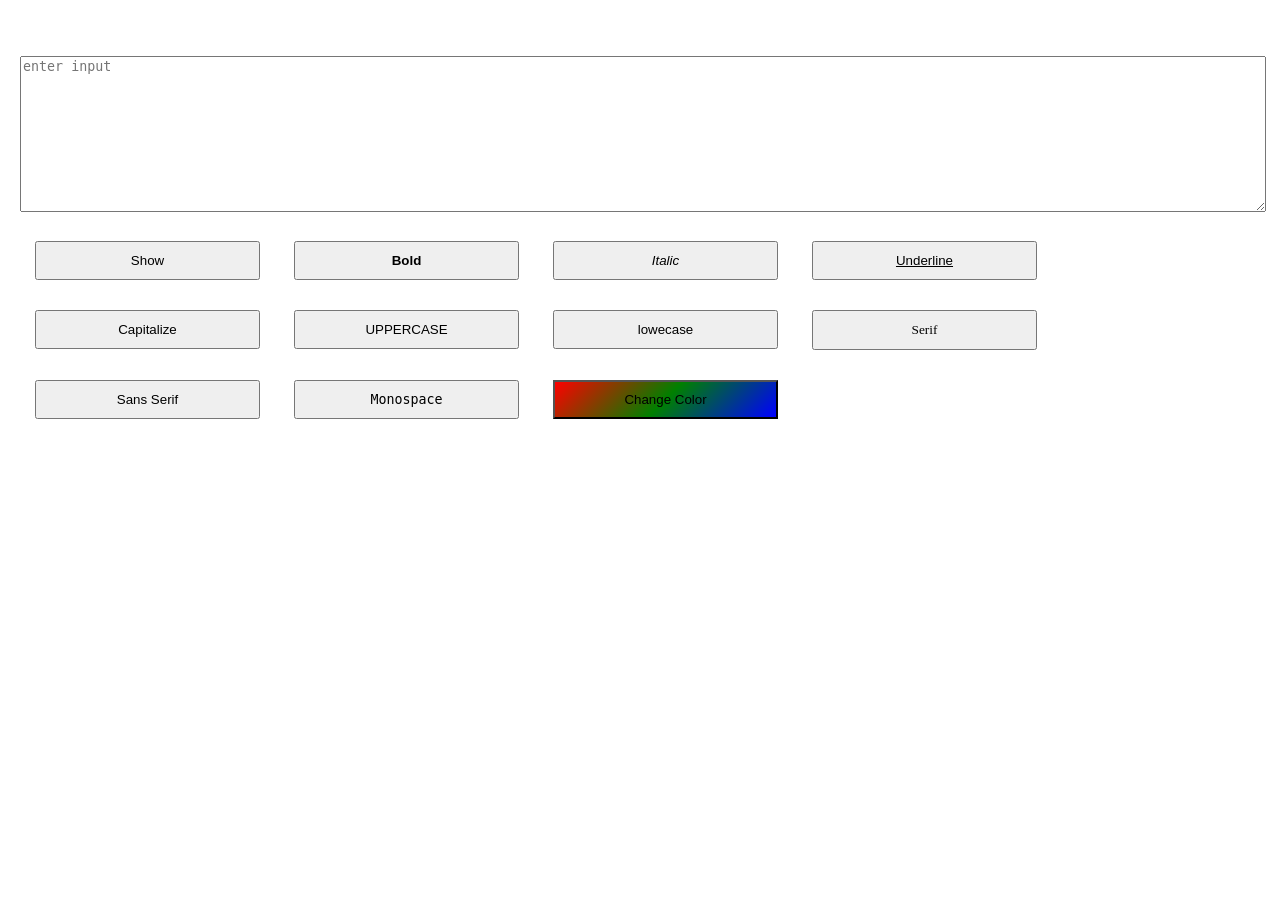
==== index.html @ 8571cba0 "Add files via upload" ====
<!DOCTYPE html>
<html lang="en">

<head>
    <meta charset="UTF-8">
    <meta name="viewport" content="width=device-width, initial-scale=1.0">
    <title>Text Converter</title>
    <link rel="stylesheet" href="style.css">
    <style></style>
        
</head>

<body>
    <div>
        <div id="h1d">
            <h1 id="h1"></h1>
        </div>

        <br /><br />

        <textarea name="txt" id="txt" cols="30" rows="10" placeholder="enter input"></textarea>
        <button id="show" onclick="show()">Show</button>
        <button id="bold" onclick="bold()"><b>Bold</b></button>
        <button id="italic" onclick="italic()"><i>Italic</i></button>
        <button id="underline" onclick="underline()"><u>Underline</u></button>
        <button id="capitalize" onclick="capitalize()">Capitalize</button>
        <button id="uppercase" onclick="uppercase()">UPPERCASE</button>
        <button id="lowercase" onclick="lowercase()">lowecase</button>
        <button id="serif" onclick="serif()">Serif</button>
        <button id="sansrf" onclick="sansrf()">Sans Serif</button>
        <button id="monospace" onclick="monospace()">Monospace</button>
        <button id="changecolor" onclick="changecolor()">Change Color</button>




    </div>

    <script src="app.js"></script>
    <script>

    </script>
</body>

</html>
---- style.css ----
body {
    margin: 20px;
}

h1 {
    text-align: center;
    margin: 20px;
}

textarea {
    width: 100%;
    margin-bottom: 10px;
}

button {
    width: 225px;
    margin: 15px;
    padding: 10px;
    cursor: pointer;
}

#serif {
    font-family: serif;
}

#monospace {
    font-family: monospace;
}

#changecolor {
    background: linear-gradient(135deg, red, green, blue);
}
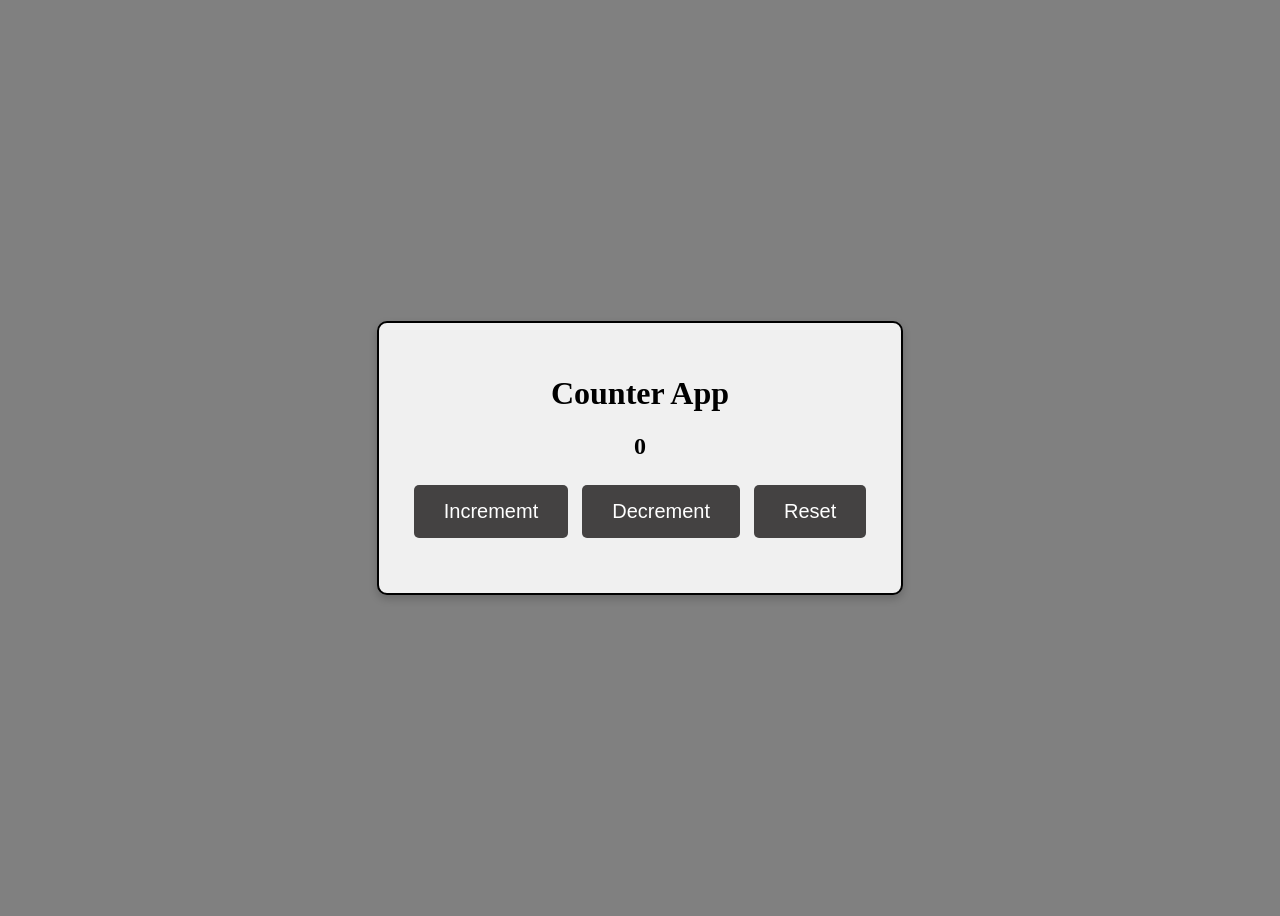
==== commit d0a98dd7: "Add files via upload" ====
--- a/index.html
+++ b/index.html
@@ -4,40 +4,37 @@
 <head>
     <meta charset="UTF-8">
     <meta name="viewport" content="width=device-width, initial-scale=1.0">
-    <title>Text Converter</title>
+    <title>Counter</title>
     <link rel="stylesheet" href="style.css">
-    <style></style>
-        
 </head>
 
 <body>
-    <div>
-        <div id="h1d">
-            <h1 id="h1"></h1>
-        </div>
-
-        <br /><br />
-
-        <textarea name="txt" id="txt" cols="30" rows="10" placeholder="enter input"></textarea>
-        <button id="show" onclick="show()">Show</button>
-        <button id="bold" onclick="bold()"><b>Bold</b></button>
-        <button id="italic" onclick="italic()"><i>Italic</i></button>
-        <button id="underline" onclick="underline()"><u>Underline</u></button>
-        <button id="capitalize" onclick="capitalize()">Capitalize</button>
-        <button id="uppercase" onclick="uppercase()">UPPERCASE</button>
-        <button id="lowercase" onclick="lowercase()">lowecase</button>
-        <button id="serif" onclick="serif()">Serif</button>
-        <button id="sansrf" onclick="sansrf()">Sans Serif</button>
-        <button id="monospace" onclick="monospace()">Monospace</button>
-        <button id="changecolor" onclick="changecolor()">Change Color</button>
-
-
-
-
+    <div id="cont">
+        <h1>Counter App</h1>
+        <h2 id="num">0</h2>
+        <button id="inc" onclick="inc()">Incrememt</button>
+        <button id="dec" onclick="dec()">Decrement</button>
+        <button id="res" onclick="res()">Reset</button>
     </div>
 
-    <script src="app.js"></script>
     <script>
+        var h2 = document.getElementById("num")
+        var value = 0
+
+        function inc() {
+            value++;
+            h2.textContent = value
+        }
+
+        function dec() {
+            value--;
+            h2.textContent = value
+        }
+
+        function res() {
+            value = 0;
+            h2.textContent = value
+        }
 
     </script>
 </body>
--- a/style.css
+++ b/style.css
@@ -1,32 +1,38 @@
-body {
-    margin: 20px;
+* {
+    text-align: center;
 }
 
-h1 {
-    text-align: center;
-    margin: 20px;
+body {
+    background-color: gray;
+    height: 100vh;
+    display: flex;
+    justify-content: center;
+    align-items: center;
 }
 
-textarea {
-    width: 100%;
-    margin-bottom: 10px;
+div {
+    text-align: center;
+    padding: 30px 30px 50px 30px;
+    background-color: #f0f0f0;
+    border: 2px solid #000000;
+    border-radius: 10px;
+    box-shadow: 0 4px 8px rgba(0, 0, 0, 0.2);
 }
 
 button {
-    width: 225px;
-    margin: 15px;
-    padding: 10px;
+    margin: 5px;
+    padding: 15px 30px;
+    font-size: 20px;
+    border: none;
+    color: white;
+    background-color: rgb(68, 66, 66);
     cursor: pointer;
+    border-radius: 5px;
+    transition: background-color 0.3s ease;
 }
 
-#serif {
-    font-family: serif;
-}
-
-#monospace {
-    font-family: monospace;
-}
-
-#changecolor {
-    background: linear-gradient(135deg, red, green, blue);
-}
+button:hover {
+    scale: 1.03;
+    transform: scale(10.3s);
+    filter: brightness(1.2);
+}
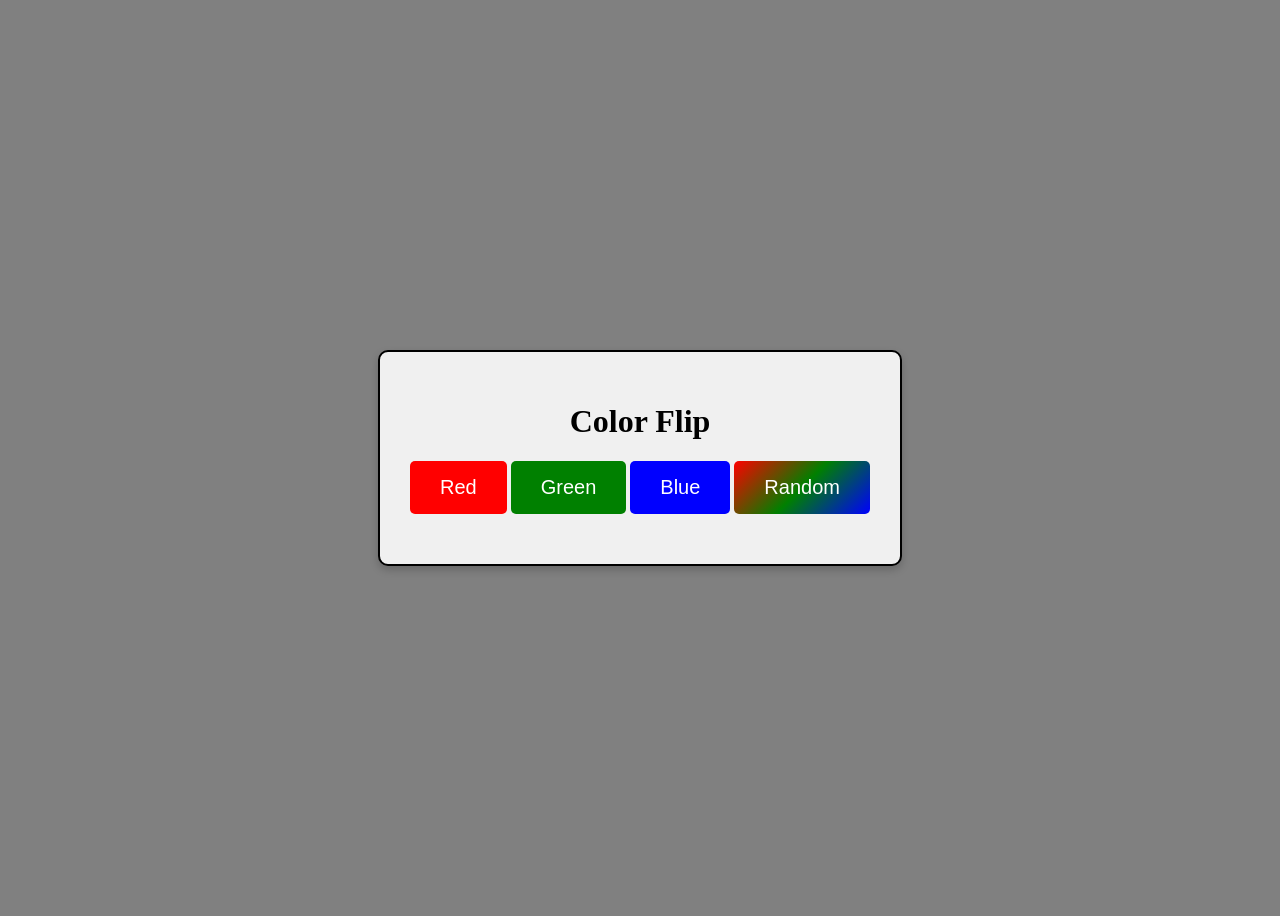
==== commit b15682aa: "Add files via upload" ====
--- a/index.html
+++ b/index.html
@@ -4,39 +4,20 @@
 <head>
     <meta charset="UTF-8">
     <meta name="viewport" content="width=device-width, initial-scale=1.0">
-    <title>Counter</title>
+    <title>Color Flipper</title>
+    <!--CSS-->
     <link rel="stylesheet" href="style.css">
 </head>
 
-<body>
+<body id="body">
     <div id="cont">
-        <h1>Counter App</h1>
-        <h2 id="num">0</h2>
-        <button id="inc" onclick="inc()">Incrememt</button>
-        <button id="dec" onclick="dec()">Decrement</button>
-        <button id="res" onclick="res()">Reset</button>
+        <h1>Color Flip</h1>
+        <button id="red" onclick="red()">Red</button>
+        <button id="green" onclick="green()">Green</button>
+        <button id="blue" onclick="blue()">Blue</button>
+        <button id="random" onclick="random()">Random</button>
     </div>
-
-    <script>
-        var h2 = document.getElementById("num")
-        var value = 0
-
-        function inc() {
-            value++;
-            h2.textContent = value
-        }
-
-        function dec() {
-            value--;
-            h2.textContent = value
-        }
-
-        function res() {
-            value = 0;
-            h2.textContent = value
-        }
-
-    </script>
+    <script src="app.js"></script>
 </body>
 
 </html>
--- a/style.css
+++ b/style.css
@@ -1,9 +1,5 @@
-* {
-    text-align: center;
-}
-
 body {
-    background-color: gray;
+    background-color: grey;
     height: 100vh;
     display: flex;
     justify-content: center;
@@ -20,12 +16,10 @@
 }
 
 button {
-    margin: 5px;
     padding: 15px 30px;
     font-size: 20px;
     border: none;
     color: white;
-    background-color: rgb(68, 66, 66);
     cursor: pointer;
     border-radius: 5px;
     transition: background-color 0.3s ease;
@@ -34,5 +28,36 @@
 button:hover {
     scale: 1.03;
     transform: scale(10.3s);
+}
+
+#red {
+    background-color: red;
+}
+
+#red:hover {
+    background-color: #ff4d4d;
+}
+
+#green {
+    background-color: green;
+}
+
+#green:hover {
+    background-color: #4dff4d;
+}
+
+#blue {
+    background-color: blue;
+}
+
+#blue:hover {
+    background-color: #4d4dff;
+}
+
+#random {
+    background: linear-gradient(135deg, red, green, blue);
+}
+
+#random:hover {
     filter: brightness(1.2);
 }
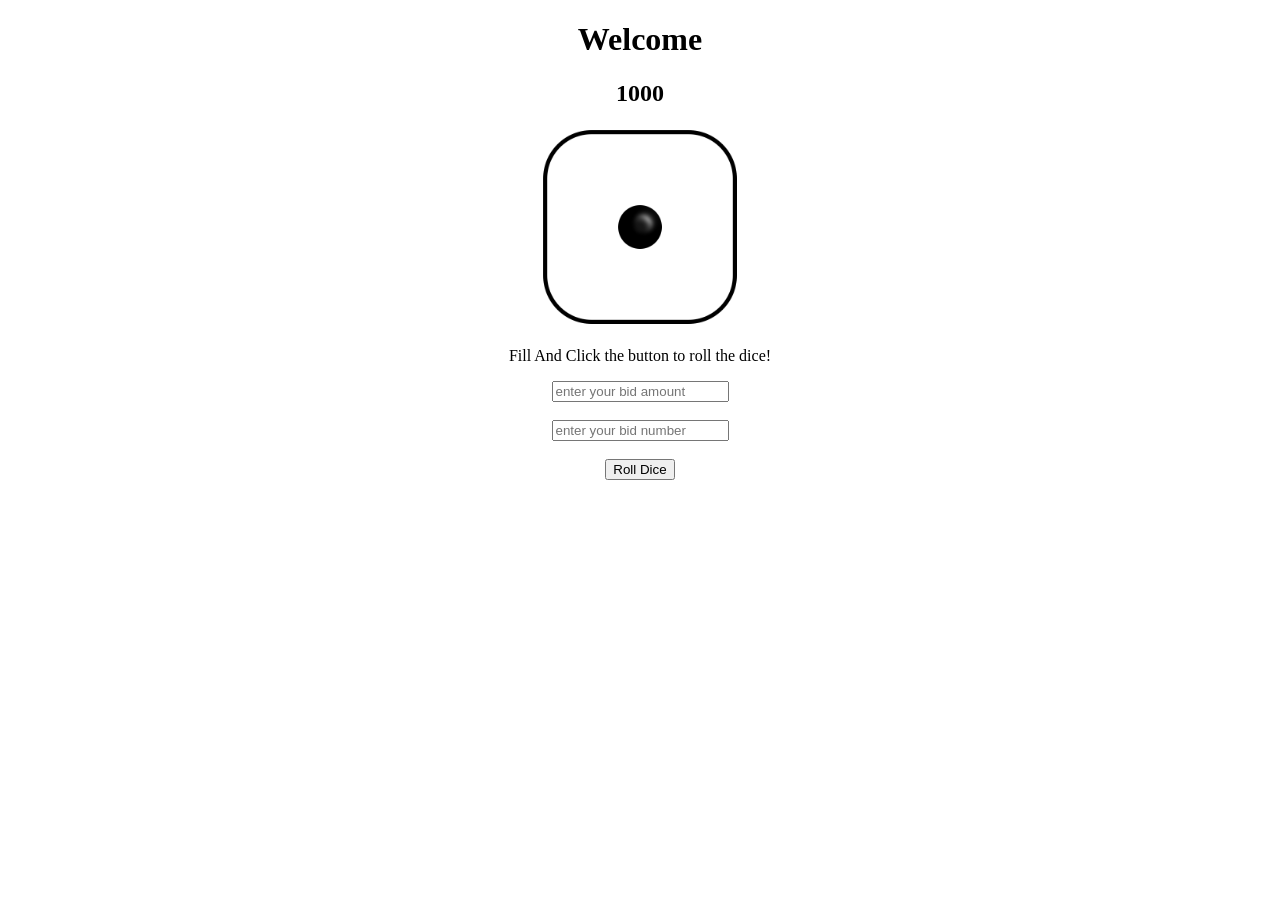
==== commit dab0fdd2: "Add files via upload" ====
--- a/index.html
+++ b/index.html
@@ -1,23 +1,29 @@
 <!DOCTYPE html>
 <html lang="en">
-
 <head>
     <meta charset="UTF-8">
     <meta name="viewport" content="width=device-width, initial-scale=1.0">
-    <title>Color Flipper</title>
+    <title>Dice Game</title>
     <!--CSS-->
     <link rel="stylesheet" href="style.css">
 </head>
+<body>
 
-<body id="body">
-    <div id="cont">
-        <h1>Color Flip</h1>
-        <button id="red" onclick="red()">Red</button>
-        <button id="green" onclick="green()">Green</button>
-        <button id="blue" onclick="blue()">Blue</button>
-        <button id="random" onclick="random()">Random</button>
-    </div>
+    <h1 id="init-amt">Welcome</h1>
+    <h2 id="coins"></h2>
+    <img src="./1.png" alt="" id="dice" height="200px">
+    <p id="result">Fill And Click the button to roll the dice!</p>
+    <input type="text"  name="bid-amount" id="bidamt" placeholder="enter your bid amount" required>
+    <br>
+    <br>
+    <input type="text" name="bid-number" id="bidnum" placeholder="enter your bid number" required>
+    <br>
+    <br>
+    <button type='submit' id="btn" onclick="rollDice()">Roll Dice</button>
+
+
+
+    <!--JavaScript-->
     <script src="app.js"></script>
 </body>
-
 </html>
--- a/style.css
+++ b/style.css
@@ -1,63 +1,5 @@
 body {
-    background-color: grey;
-    height: 100vh;
-    display: flex;
-    justify-content: center;
-    align-items: center;
+    text-align: center;
+    background-repeat: no-repeat;
+    background-size: cover;
 }
-
-div {
-    text-align: center;
-    padding: 30px 30px 50px 30px;
-    background-color: #f0f0f0;
-    border: 2px solid #000000;
-    border-radius: 10px;
-    box-shadow: 0 4px 8px rgba(0, 0, 0, 0.2);
-}
-
-button {
-    padding: 15px 30px;
-    font-size: 20px;
-    border: none;
-    color: white;
-    cursor: pointer;
-    border-radius: 5px;
-    transition: background-color 0.3s ease;
-}
-
-button:hover {
-    scale: 1.03;
-    transform: scale(10.3s);
-}
-
-#red {
-    background-color: red;
-}
-
-#red:hover {
-    background-color: #ff4d4d;
-}
-
-#green {
-    background-color: green;
-}
-
-#green:hover {
-    background-color: #4dff4d;
-}
-
-#blue {
-    background-color: blue;
-}
-
-#blue:hover {
-    background-color: #4d4dff;
-}
-
-#random {
-    background: linear-gradient(135deg, red, green, blue);
-}
-
-#random:hover {
-    filter: brightness(1.2);
-}
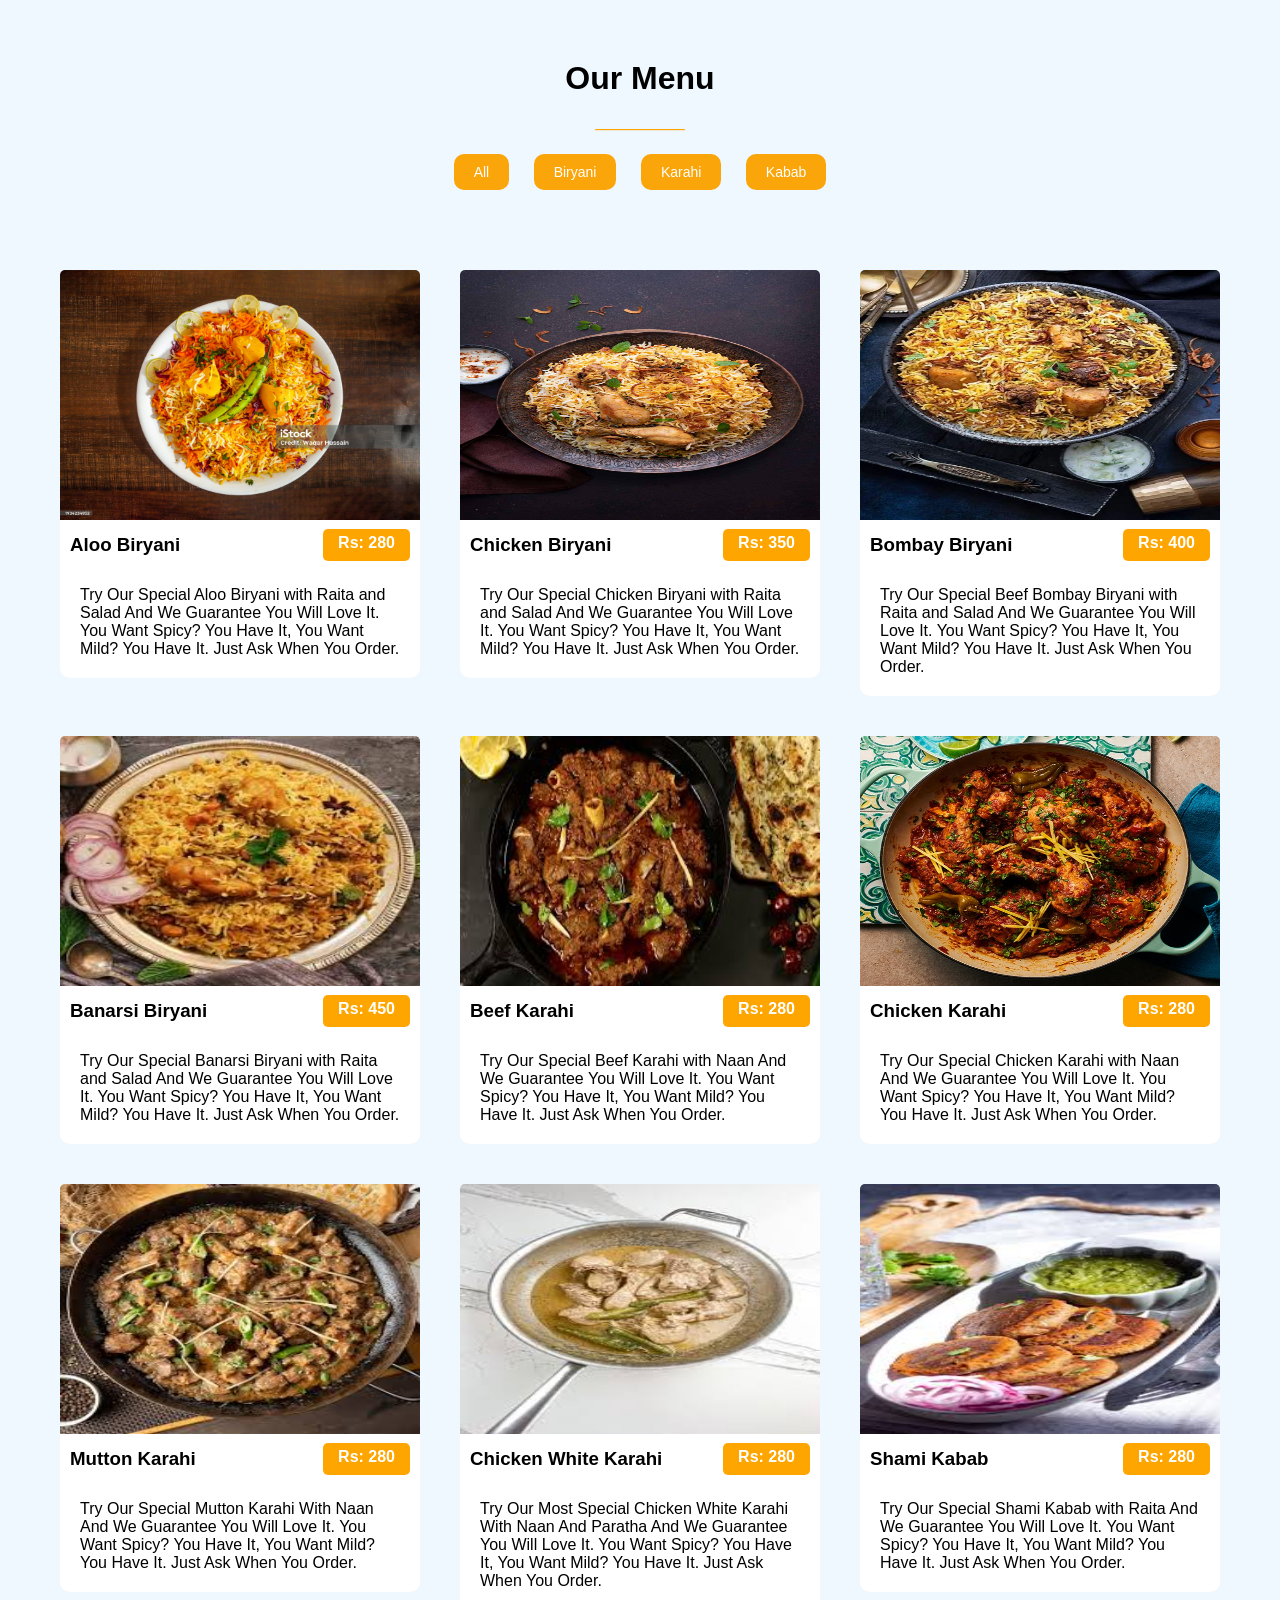
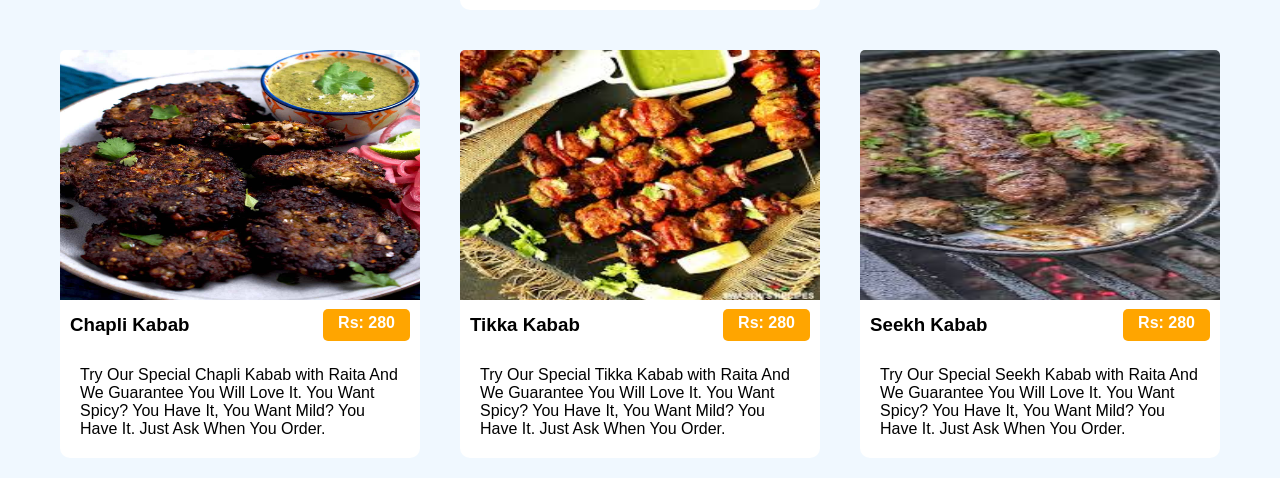
==== commit cd500b9f: "Add files via upload" ====
--- a/index.html
+++ b/index.html
@@ -1,29 +1,175 @@
 <!DOCTYPE html>
 <html lang="en">
+
 <head>
     <meta charset="UTF-8">
     <meta name="viewport" content="width=device-width, initial-scale=1.0">
-    <title>Dice Game</title>
-    <!--CSS-->
-    <link rel="stylesheet" href="style.css">
+    <title>Dynamic Landing Page</title>
+    <!-- CSS Link -->
+    <link rel="stylesheet" href="styles.css">
 </head>
+
 <body>
+    <header>
+        <div id="head">
+            <h1>Our Menu</h1>
+            <h1 style="color: orange;">_____</h1>
+        </div>
+        <div id="navbtn">
+            <button onclick="filterMenu('all')">All</button>
+            <button onclick="filterMenu('biryani')">Biryani</button>
+            <button onclick="filterMenu('karahi')">Karahi</button>
+            <button onclick="filterMenu('kabab')">Kabab</button>
+        </div>
+    </header>
+    <main>
 
-    <h1 id="init-amt">Welcome</h1>
-    <h2 id="coins"></h2>
-    <img src="./1.png" alt="" id="dice" height="200px">
-    <p id="result">Fill And Click the button to roll the dice!</p>
-    <input type="text"  name="bid-amount" id="bidamt" placeholder="enter your bid amount" required>
-    <br>
-    <br>
-    <input type="text" name="bid-number" id="bidnum" placeholder="enter your bid number" required>
-    <br>
-    <br>
-    <button type='submit' id="btn" onclick="rollDice()">Roll Dice</button>
-
-
-
-    <!--JavaScript-->
+        <article class="item" data-category="biryani">
+            <img src="./Asset/Bir Aloo.jpg" alt="Aloo Biryani">
+            <div class="info">
+                <h3>Aloo Biryani</h3>
+                <h4>Rs: 280</h4>
+            </div>
+            <p class="itm-txt">
+                Try Our Special Aloo Biryani with Raita and Salad And We Guarantee You Will Love It. You Want Spicy?
+                You Have It, You Want Mild? You Have It. Just Ask When You Order.
+            </p>
+        </article>
+        <article class="item" data-category="biryani">
+            <img src="./Asset/Bir Chi.jpg" alt="Aloo Biryani">
+            <div class="info">
+                <h3>Chicken Biryani</h3>
+                <h4>Rs: 350</h4>
+            </div>
+            <p class="itm-txt">
+                Try Our Special Chicken Biryani with Raita and Salad And We Guarantee You Will Love It. You Want Spicy?
+                You Have It, You Want Mild? You Have It. Just Ask When You Order.
+            </p>
+        </article>
+        <article class="item" data-category="biryani">
+            <img src="./Asset/Bir Bom.jpg" alt="Aloo Biryani">
+            <div class="info">
+                <h3>Bombay Biryani</h3>
+                <h4>Rs: 400</h4>
+            </div>
+            <p class="itm-txt">
+                Try Our Special Beef Bombay Biryani with Raita and Salad And We Guarantee You Will Love It. You Want
+                Spicy?
+                You Have It, You Want Mild? You Have It. Just Ask When You Order.
+            </p>
+        </article>
+        <article class="item" data-category="biryani">
+            <img src="./Asset/Bir Bana.jpg" alt="Aloo Biryani">
+            <div class="info">
+                <h3>Banarsi Biryani</h3>
+                <h4>Rs: 450</h4>
+            </div>
+            <p class="itm-txt">
+                Try Our Special Banarsi Biryani with Raita and Salad And We Guarantee You Will Love It. You Want Spicy?
+                You Have It, You Want Mild? You Have It. Just Ask When You Order.
+            </p>
+        </article>
+        <article class="item" data-category="karahi">
+            <img src="./Asset/Kar Bee.jpg" alt="Aloo Biryani">
+            <div class="info">
+                <h3>Beef Karahi</h3>
+                <h4>Rs: 280</h4>
+            </div>
+            <p class="itm-txt">
+                Try Our Special Beef Karahi with Naan And We Guarantee You Will Love It. You Want Spicy?
+                You Have It, You Want Mild? You Have It. Just Ask When You Order.
+            </p>
+        </article>
+        <article class="item" data-category="karahi">
+            <img src="./Asset/Kar Chi.jpg" alt="Aloo Biryani">
+            <div class="info">
+                <h3>Chicken Karahi</h3>
+                <h4>Rs: 280</h4>
+            </div>
+            <p class="itm-txt">
+                Try Our Special Chicken Karahi with Naan And We Guarantee You Will Love It. You Want Spicy?
+                You
+                Have It, You Want Mild? You Have It. Just Ask When You Order.
+            </p>
+        </article>
+        <article class="item" data-category="karahi">
+            <img src="./Asset/Kar Mut.jpg" alt="Aloo Biryani">
+            <div class="info">
+                <h3>Mutton Karahi</h3>
+                <h4>Rs: 280</h4>
+            </div>
+            <p class="itm-txt">
+                Try Our Special Mutton Karahi With Naan And We Guarantee You Will Love It. You Want Spicy?
+                You
+                Have It, You Want Mild? You Have It. Just Ask When You Order.
+            </p>
+        </article>
+        <article class="item" data-category="karahi">
+            <img src="./Asset/Kar Chi Whi.jpg" alt="Aloo Biryani">
+            <div class="info">
+                <h3>Chicken White Karahi</h3>
+                <h4>Rs: 280</h4>
+            </div>
+            <p class="itm-txt">
+                Try Our Most Special Chicken White Karahi With Naan And Paratha And We Guarantee You Will Love It. You
+                Want Spicy?
+                You
+                Have It, You Want Mild? You Have It. Just Ask When You Order.
+            </p>
+        </article>
+        <article class="item" data-category="kabab">
+            <img src="./Asset/Keb Sha.jpg" alt="Aloo Biryani">
+            <div class="info">
+                <h3>Shami Kabab</h3>
+                <h4>Rs: 280</h4>
+            </div>
+            <p class="itm-txt">
+                Try Our Special Shami Kabab with Raita And We Guarantee You Will Love It. You Want Spicy?
+                You
+                Have It, You Want Mild? You Have It. Just Ask When You Order.
+            </p>
+        </article>
+        <article class="item" data-category="kabab">
+            <img src="./Asset/Kab Cha.jpg" alt="Aloo Biryani">
+            <div class="info">
+                <h3>Chapli Kabab</h3>
+                <h4>Rs: 280</h4>
+            </div>
+            <p class="itm-txt">
+                Try Our Special Chapli Kabab with Raita And We Guarantee You Will Love It. You Want Spicy?
+                You
+                Have It, You Want Mild? You Have It. Just Ask When You Order.
+            </p>
+        </article>
+        <article class="item" data-category="kabab">
+            <img src="./Asset/Kab Tik.jpg" alt="Aloo Biryani">
+            <div class="info">
+                <h3>Tikka Kabab</h3>
+                <h4>Rs: 280</h4>
+            </div>
+            <p class="itm-txt">
+                Try Our Special Tikka Kabab with Raita And We Guarantee You Will Love It. You Want Spicy?
+                You
+                Have It, You Want Mild? You Have It. Just Ask When You Order.
+            </p>
+        </article>
+        <article class="item" data-category="kabab">
+            <img src="./Asset/Keb See.jpg" alt="Aloo Biryani">
+            <div class="info">
+                <h3>Seekh Kabab</h3>
+                <h4>Rs: 280</h4>
+            </div>
+            <p class="itm-txt">
+                Try Our Special Seekh Kabab with Raita And We Guarantee You Will Love It. You Want Spicy?
+                You
+                Have It, You Want Mild? You Have It. Just Ask When You Order.
+            </p>
+        </article>
+    </main>
+    <footer>
+        
+    </footer>
     <script src="app.js"></script>
 </body>
+
 </html>
--- a/styles.css
+++ b/styles.css
@@ -0,0 +1,105 @@
+* {
+    margin: 0;
+    padding: 0;
+    font-family: 'Gill Sans', 'Gill Sans MT', Calibri, 'Trebuchet MS', sans-serif;
+}
+
+body {
+    background-color: aliceblue;
+}
+
+header {
+    padding: 50px;
+    text-align: center;
+}
+
+#head {
+    margin: 10px;
+}
+
+
+button {
+    margin: 10px;
+    padding: 10px 20px;
+    background-color: rgb(250, 165, 9);
+    border: none;
+    border-radius: 10px;
+    font-size: 14px;
+    color: #fff;
+}
+
+button:hover {
+    background-color: rgb(134, 88, 2);
+    color: #ffffff;
+}
+
+
+main {
+    display: flex;
+    justify-content: center;
+    flex-wrap: wrap;
+    padding: 0 20px;
+}
+
+article {
+    margin: 20px;
+    background-color: #fff;
+    border-radius: 10px;
+    width: 360px;
+    height: 100%;
+}
+
+article:hover {
+    box-shadow: 5px 5px 5px grey;
+}
+
+article div, p {
+    padding: 20px;
+
+}
+
+img {
+    border-top-right-radius: 5px;
+    border-top-left-radius: 5px;
+    width: 100%;
+    height: 250px;
+}
+
+.info {
+    display: flex;
+    justify-content: space-between;
+    padding: 5px 10px;
+}
+
+.info h3 {
+    padding: 5px 0;
+}
+
+.info h4 {
+    padding: 5px 15px;
+}
+
+.info h4 {
+    color: #fff;
+    border-radius: 5px;
+    background-color: rgb(255, 165, 0);
+}
+
+@media screen and (max-width: 475px) {
+    button {
+        margin: 5px;
+    }
+}
+
+@media screen and (max-width: 430px) {
+    button {
+        margin: 1px;
+    }
+}
+
+
+@media screen and (max-width: 400px) {
+    button {
+        padding: 10px 15px;
+    }
+}
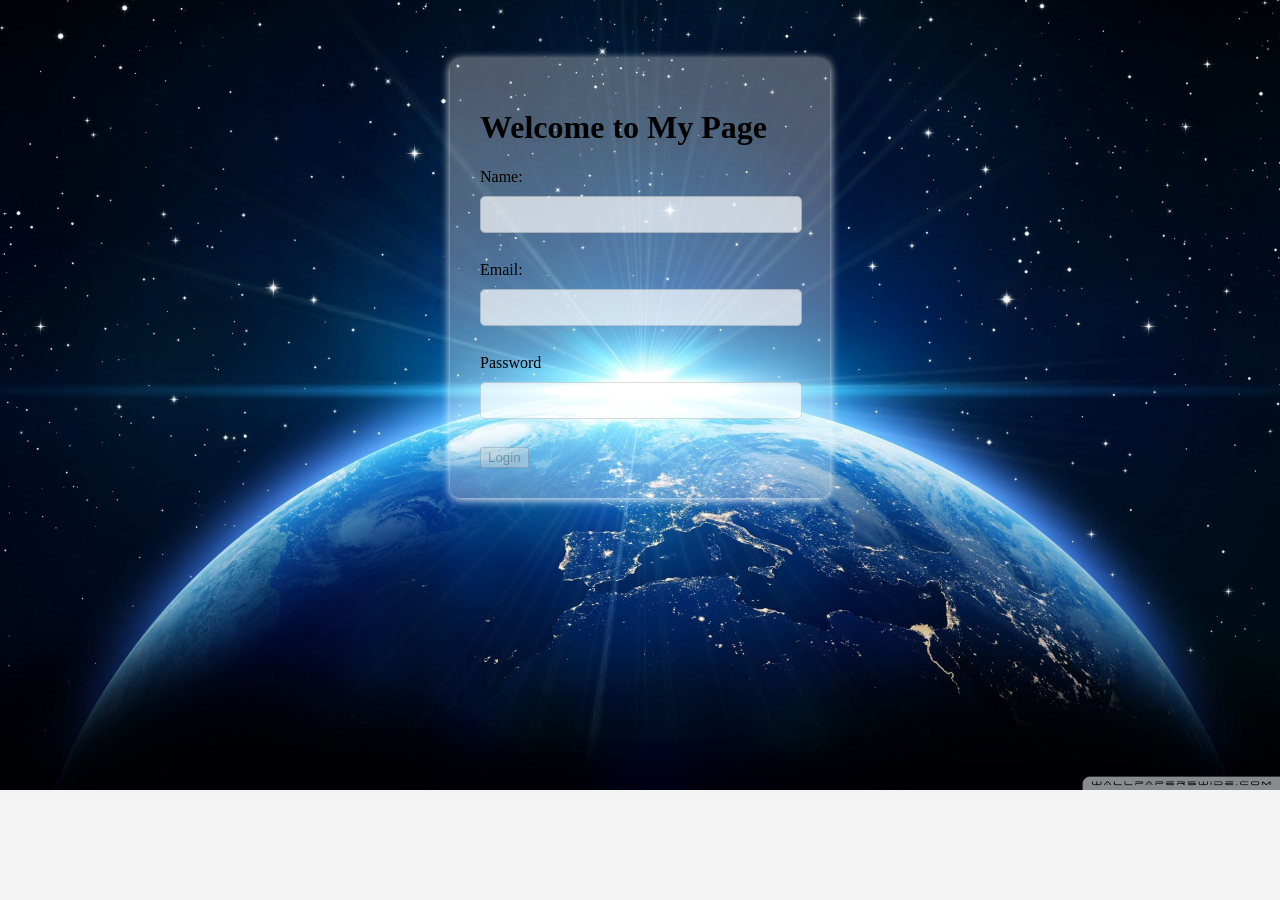
==== commit 7a3f24ab: "Add files via upload" ====
--- a/index.html
+++ b/index.html
@@ -4,171 +4,32 @@
 <head>
     <meta charset="UTF-8">
     <meta name="viewport" content="width=device-width, initial-scale=1.0">
-    <title>Dynamic Landing Page</title>
-    <!-- CSS Link -->
-    <link rel="stylesheet" href="styles.css">
+    <title>Document</title>
+    <!--CSS-->
+    <link rel="stylesheet" href="style.css">
 </head>
 
 <body>
-    <header>
-        <div id="head">
-            <h1>Our Menu</h1>
-            <h1 style="color: orange;">_____</h1>
-        </div>
-        <div id="navbtn">
-            <button onclick="filterMenu('all')">All</button>
-            <button onclick="filterMenu('biryani')">Biryani</button>
-            <button onclick="filterMenu('karahi')">Karahi</button>
-            <button onclick="filterMenu('kabab')">Kabab</button>
-        </div>
-    </header>
-    <main>
 
-        <article class="item" data-category="biryani">
-            <img src="./Asset/Bir Aloo.jpg" alt="Aloo Biryani">
-            <div class="info">
-                <h3>Aloo Biryani</h3>
-                <h4>Rs: 280</h4>
-            </div>
-            <p class="itm-txt">
-                Try Our Special Aloo Biryani with Raita and Salad And We Guarantee You Will Love It. You Want Spicy?
-                You Have It, You Want Mild? You Have It. Just Ask When You Order.
-            </p>
-        </article>
-        <article class="item" data-category="biryani">
-            <img src="./Asset/Bir Chi.jpg" alt="Aloo Biryani">
-            <div class="info">
-                <h3>Chicken Biryani</h3>
-                <h4>Rs: 350</h4>
-            </div>
-            <p class="itm-txt">
-                Try Our Special Chicken Biryani with Raita and Salad And We Guarantee You Will Love It. You Want Spicy?
-                You Have It, You Want Mild? You Have It. Just Ask When You Order.
-            </p>
-        </article>
-        <article class="item" data-category="biryani">
-            <img src="./Asset/Bir Bom.jpg" alt="Aloo Biryani">
-            <div class="info">
-                <h3>Bombay Biryani</h3>
-                <h4>Rs: 400</h4>
-            </div>
-            <p class="itm-txt">
-                Try Our Special Beef Bombay Biryani with Raita and Salad And We Guarantee You Will Love It. You Want
-                Spicy?
-                You Have It, You Want Mild? You Have It. Just Ask When You Order.
-            </p>
-        </article>
-        <article class="item" data-category="biryani">
-            <img src="./Asset/Bir Bana.jpg" alt="Aloo Biryani">
-            <div class="info">
-                <h3>Banarsi Biryani</h3>
-                <h4>Rs: 450</h4>
-            </div>
-            <p class="itm-txt">
-                Try Our Special Banarsi Biryani with Raita and Salad And We Guarantee You Will Love It. You Want Spicy?
-                You Have It, You Want Mild? You Have It. Just Ask When You Order.
-            </p>
-        </article>
-        <article class="item" data-category="karahi">
-            <img src="./Asset/Kar Bee.jpg" alt="Aloo Biryani">
-            <div class="info">
-                <h3>Beef Karahi</h3>
-                <h4>Rs: 280</h4>
-            </div>
-            <p class="itm-txt">
-                Try Our Special Beef Karahi with Naan And We Guarantee You Will Love It. You Want Spicy?
-                You Have It, You Want Mild? You Have It. Just Ask When You Order.
-            </p>
-        </article>
-        <article class="item" data-category="karahi">
-            <img src="./Asset/Kar Chi.jpg" alt="Aloo Biryani">
-            <div class="info">
-                <h3>Chicken Karahi</h3>
-                <h4>Rs: 280</h4>
-            </div>
-            <p class="itm-txt">
-                Try Our Special Chicken Karahi with Naan And We Guarantee You Will Love It. You Want Spicy?
-                You
-                Have It, You Want Mild? You Have It. Just Ask When You Order.
-            </p>
-        </article>
-        <article class="item" data-category="karahi">
-            <img src="./Asset/Kar Mut.jpg" alt="Aloo Biryani">
-            <div class="info">
-                <h3>Mutton Karahi</h3>
-                <h4>Rs: 280</h4>
-            </div>
-            <p class="itm-txt">
-                Try Our Special Mutton Karahi With Naan And We Guarantee You Will Love It. You Want Spicy?
-                You
-                Have It, You Want Mild? You Have It. Just Ask When You Order.
-            </p>
-        </article>
-        <article class="item" data-category="karahi">
-            <img src="./Asset/Kar Chi Whi.jpg" alt="Aloo Biryani">
-            <div class="info">
-                <h3>Chicken White Karahi</h3>
-                <h4>Rs: 280</h4>
-            </div>
-            <p class="itm-txt">
-                Try Our Most Special Chicken White Karahi With Naan And Paratha And We Guarantee You Will Love It. You
-                Want Spicy?
-                You
-                Have It, You Want Mild? You Have It. Just Ask When You Order.
-            </p>
-        </article>
-        <article class="item" data-category="kabab">
-            <img src="./Asset/Keb Sha.jpg" alt="Aloo Biryani">
-            <div class="info">
-                <h3>Shami Kabab</h3>
-                <h4>Rs: 280</h4>
-            </div>
-            <p class="itm-txt">
-                Try Our Special Shami Kabab with Raita And We Guarantee You Will Love It. You Want Spicy?
-                You
-                Have It, You Want Mild? You Have It. Just Ask When You Order.
-            </p>
-        </article>
-        <article class="item" data-category="kabab">
-            <img src="./Asset/Kab Cha.jpg" alt="Aloo Biryani">
-            <div class="info">
-                <h3>Chapli Kabab</h3>
-                <h4>Rs: 280</h4>
-            </div>
-            <p class="itm-txt">
-                Try Our Special Chapli Kabab with Raita And We Guarantee You Will Love It. You Want Spicy?
-                You
-                Have It, You Want Mild? You Have It. Just Ask When You Order.
-            </p>
-        </article>
-        <article class="item" data-category="kabab">
-            <img src="./Asset/Kab Tik.jpg" alt="Aloo Biryani">
-            <div class="info">
-                <h3>Tikka Kabab</h3>
-                <h4>Rs: 280</h4>
-            </div>
-            <p class="itm-txt">
-                Try Our Special Tikka Kabab with Raita And We Guarantee You Will Love It. You Want Spicy?
-                You
-                Have It, You Want Mild? You Have It. Just Ask When You Order.
-            </p>
-        </article>
-        <article class="item" data-category="kabab">
-            <img src="./Asset/Keb See.jpg" alt="Aloo Biryani">
-            <div class="info">
-                <h3>Seekh Kabab</h3>
-                <h4>Rs: 280</h4>
-            </div>
-            <p class="itm-txt">
-                Try Our Special Seekh Kabab with Raita And We Guarantee You Will Love It. You Want Spicy?
-                You
-                Have It, You Want Mild? You Have It. Just Ask When You Order.
-            </p>
-        </article>
-    </main>
-    <footer>
-        
-    </footer>
+    <div id="form">
+        <h1>Welcome to My Page</h1>
+            <label for="name">Name:</label>
+            <br>
+            <input type="text" id="name" name="name" required>
+            <br><br>
+            <label for="email">Email:</label>
+            <br>
+            <input type="email" id="email" name="email" required>
+            <br><br>
+            <label for="password">Password</label>
+            <br>
+            <input type="password" id="password" name="password">
+            <br><br>
+            <button id="btn" disabled>Login</button>
+    </div>
+    
+
+    <!--JS-->
     <script src="app.js"></script>
 </body>
 
--- a/style.css
+++ b/style.css
@@ -0,0 +1,32 @@
+
+
+body {
+    display: flex;
+    justify-content: center;
+    align-items: center;
+    background-color: #f4f4f4;
+    color: #333;
+    background-image: url(./pic_quark_1627137631867.jpg);
+    background-repeat: no-repeat;
+    background-size: cover;
+    background-position: center;
+}
+
+#form {
+    color: #000;
+    width: 300px;
+    margin: 50px auto;
+    padding: 30px 50px 30px 30px;
+    background-color: rgba(255, 255, 255, 0.3);
+    border-radius: 10px ;
+    box-shadow: 0 2px 10px rgba(255, 255, 255, 0.938);
+}
+
+#form input {
+    width: 100%;
+    padding: 10px;
+    margin: 10px 0;
+    border: 1px solid #ccc;
+    border-radius: 5px;
+    opacity: 70%;
+}
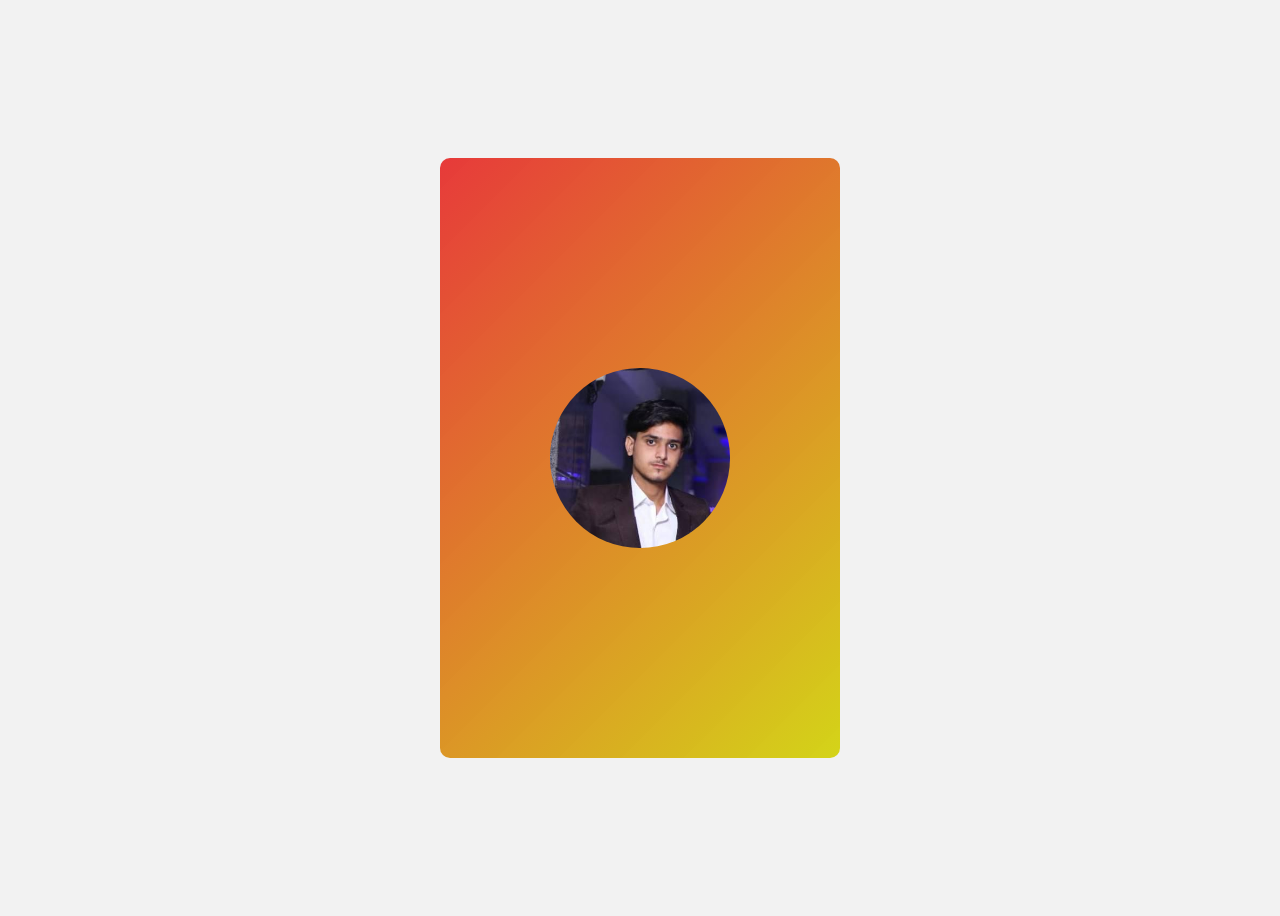
==== commit a96a1b5e: "Add files via upload" ====
--- a/index.html
+++ b/index.html
@@ -1,35 +1,69 @@
+
 <!DOCTYPE html>
 <html lang="en">
 
 <head>
     <meta charset="UTF-8">
     <meta name="viewport" content="width=device-width, initial-scale=1.0">
-    <title>Document</title>
-    <!--CSS-->
+    <title>Card Flip</title>
     <link rel="stylesheet" href="style.css">
 </head>
 
 <body>
 
-    <div id="form">
-        <h1>Welcome to My Page</h1>
-            <label for="name">Name:</label>
-            <br>
-            <input type="text" id="name" name="name" required>
-            <br><br>
-            <label for="email">Email:</label>
-            <br>
-            <input type="email" id="email" name="email" required>
-            <br><br>
-            <label for="password">Password</label>
-            <br>
-            <input type="password" id="password" name="password">
-            <br><br>
-            <button id="btn" disabled>Login</button>
+    <div class="container">
+        <div class="card" onclick="flip()">
+            <div class="front">
+                <img id="me" src="Assets/487248348_2027931771019777_8331962468190776638_n.jpg" alt="">
+            </div>
+            <div class="back">
+                <h1>About</h1>
+                <h2>Name: Murtaza Siddiqui</h2>
+                <h2>City: Karachi</h2>
+                <h2>Education: Intermediate</h2>
+                <h2>Current Course: <abbr title="Modern Web And Application Development">WMA</abbr></h2>
+                <h2>Institute: <abbr title="Saylani Mass IT">SMIT</abbr></h2>
+                <h2>Trainer: Sir <abbr title="Shehzada Muhammad Ahmed Rana">Ahmed</abbr></h2>
+                <hr />
+                <h1>My Socials</h1>
+                <div class="socials">
+                    <!--Personal Contact-->
+                    <a href="tel: +923132799805">
+                        <img src="./Assets/Contact.png" alt="Contact" target="_blank">
+                    </a>
+                    <!--Gmail-->
+                    <a href="mailto:murtazasiddiqui250@gmail.com" target="_blank">
+                        <img src="./Assets/Gmail.png" alt="Gmail">
+                    </a>
+                    <!--Facebook-->
+                    <a href="https://www.facebook.com/murtazasiddiqui001" target="_blank">
+                        <img src="./Assets/Facebook.png" alt="Facebook">
+                    </a>
+                    <!--Instagram-->
+                    <a href="https://www.instagram.com/mooortooozaaa" target="_blank">
+                        <img src="./Assets/Insta.png" alt="instagram">
+                    </a>
+                    <!--LinkedIn-->
+                    <a href="https://www.linkedin.com/in/murtaza-siddiqui-b52368308" target="_blank">
+                        <img src="./Assets/LinkedIn.png" alt="LinkedIn">
+                    </a>
+                    <!--GitHub-->
+                    <a href="https://www.github.com/MurtazaSiddiqui2003" target="_blank">
+                        <img src="./Assets/GitHub.png" alt="GitHub">
+                    </a>
+                    <!--WhatsApp-->
+                    <a href="https://wa.me/+923132799805" target="_blank">
+                        <img src="./Assets/WhatsApp.png" alt="WhatsApp">
+                    </a>
+                    <!-- X (Formerly Twitter) -->
+                    <a href="https://www.x.com/Murtaza04539690" target="_blank">
+                        <img src="./Assets/Twitter.png" alt="Twitter">
+                    </a>
+                </div>
+            </div>
+        </div>
     </div>
-    
 
-    <!--JS-->
     <script src="app.js"></script>
 </body>
 
--- a/style.css
+++ b/style.css
@@ -1,32 +1,89 @@
-
-
 body {
     display: flex;
     justify-content: center;
     align-items: center;
-    background-color: #f4f4f4;
-    color: #333;
-    background-image: url(./pic_quark_1627137631867.jpg);
-    background-repeat: no-repeat;
-    background-size: cover;
-    background-position: center;
+    height: 100vh;
+    background: #f2f2f2;
 }
 
-#form {
-    color: #000;
-    width: 300px;
-    margin: 50px auto;
-    padding: 30px 50px 30px 30px;
-    background-color: rgba(255, 255, 255, 0.3);
-    border-radius: 10px ;
-    box-shadow: 0 2px 10px rgba(255, 255, 255, 0.938);
+h2 {
+    margin: 0 auto;
 }
 
-#form input {
+p,
+h1,
+h2 {
+    color: #000;
+}
+
+.container {
+    width: 400px;
+    height: 600px;
+    perspective: 1000px;
+    cursor: pointer;
+}
+
+.card {
+
+    position: relative;
     width: 100%;
-    padding: 10px;
-    margin: 10px 0;
-    border: 1px solid #ccc;
-    border-radius: 5px;
-    opacity: 70%;
+    height: 100%;
+    transition: transform 0.8s;
+    transform-style: preserve-3d;
 }
+
+.container.flipped .card {
+    transform: rotateY(180deg);
+}
+
+.front,
+.back {
+    border-image: url(./Assets/Border.png);
+    border-image: stretch;
+    position: absolute;
+    width: 100%;
+    height: 100%;
+    backface-visibility: hidden;
+    border-radius: 10px;
+    display: flex;
+    flex-direction: column;
+    justify-content: center;
+    align-items: center;
+    font-weight: bold;
+}
+
+
+.back {
+    color: #000;
+    padding: 0 30px;
+}
+
+.front {
+    background: linear-gradient(135deg, rgb(231, 58, 58), rgba(209, 209, 9, 0.938));
+    color: white;
+}
+
+#me {
+    height: 30%;
+    border-radius: 50%;
+}
+
+.back {
+    background: linear-gradient(135deg, rgba(209, 209, 9, 0.938), rgb(231, 58, 58));
+    color: white;
+    transform: rotateY(180deg);
+}
+
+.socials {
+    padding: 0 50px;
+}
+
+.socials a {
+    text-decoration: none;
+}
+
+.socials img {
+    height: 40px;
+    width: 40px;
+    padding: 0 15px;
+}
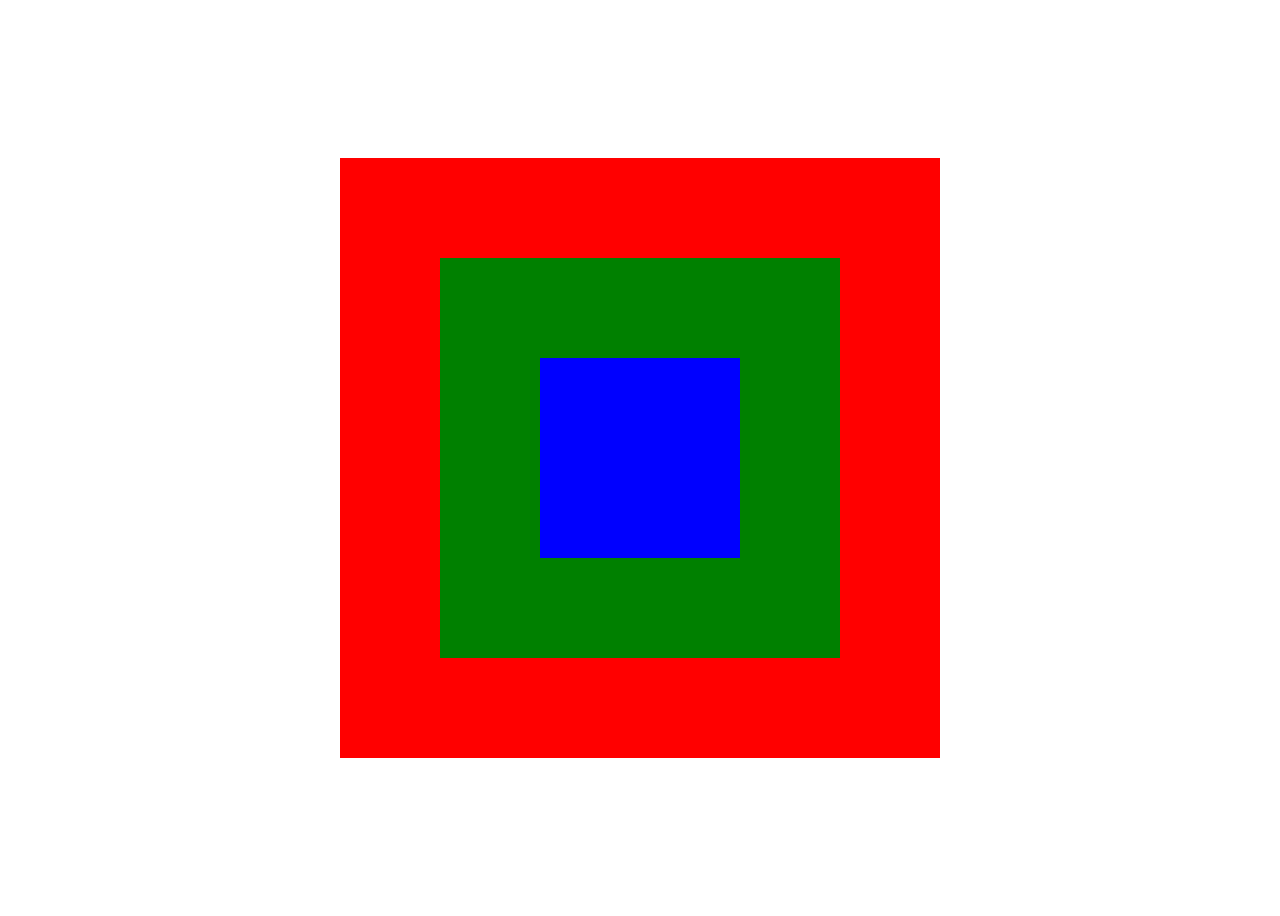
==== commit 74d9def6: "Add files via upload" ====
--- a/index.html
+++ b/index.html
@@ -1,70 +1,65 @@
-
 <!DOCTYPE html>
 <html lang="en">
 
 <head>
     <meta charset="UTF-8">
     <meta name="viewport" content="width=device-width, initial-scale=1.0">
-    <title>Card Flip</title>
-    <link rel="stylesheet" href="style.css">
+    <title>Document</title>
+    <style>
+        body {
+            min-height: 100vh;
+        }
+
+        body,
+        .big,
+        .med {
+            display: flex;
+            justify-content: center;
+            align-items: center;
+        }
+
+        .big {
+            height: 600px;
+            width: 600px;
+            background-color: red;
+        }
+
+        .med {
+            height: 400px;
+            width: 400px;
+            background-color: green;
+        }
+
+        .sml {
+            height: 200px;
+            width: 200px;
+            background-color: blue;
+        }
+    </style>
 </head>
 
 <body>
+    <div class="big" onclick="bigDiv()">
+        <div class="med"onclick="medDiv()">
+            <div class="sml"onclick="smlDiv()">
 
-    <div class="container">
-        <div class="card" onclick="flip()">
-            <div class="front">
-                <img id="me" src="Assets/487248348_2027931771019777_8331962468190776638_n.jpg" alt="">
-            </div>
-            <div class="back">
-                <h1>About</h1>
-                <h2>Name: Murtaza Siddiqui</h2>
-                <h2>City: Karachi</h2>
-                <h2>Education: Intermediate</h2>
-                <h2>Current Course: <abbr title="Modern Web And Application Development">WMA</abbr></h2>
-                <h2>Institute: <abbr title="Saylani Mass IT">SMIT</abbr></h2>
-                <h2>Trainer: Sir <abbr title="Shehzada Muhammad Ahmed Rana">Ahmed</abbr></h2>
-                <hr />
-                <h1>My Socials</h1>
-                <div class="socials">
-                    <!--Personal Contact-->
-                    <a href="tel: +923132799805">
-                        <img src="./Assets/Contact.png" alt="Contact" target="_blank">
-                    </a>
-                    <!--Gmail-->
-                    <a href="mailto:murtazasiddiqui250@gmail.com" target="_blank">
-                        <img src="./Assets/Gmail.png" alt="Gmail">
-                    </a>
-                    <!--Facebook-->
-                    <a href="https://www.facebook.com/murtazasiddiqui001" target="_blank">
-                        <img src="./Assets/Facebook.png" alt="Facebook">
-                    </a>
-                    <!--Instagram-->
-                    <a href="https://www.instagram.com/mooortooozaaa" target="_blank">
-                        <img src="./Assets/Insta.png" alt="instagram">
-                    </a>
-                    <!--LinkedIn-->
-                    <a href="https://www.linkedin.com/in/murtaza-siddiqui-b52368308" target="_blank">
-                        <img src="./Assets/LinkedIn.png" alt="LinkedIn">
-                    </a>
-                    <!--GitHub-->
-                    <a href="https://www.github.com/MurtazaSiddiqui2003" target="_blank">
-                        <img src="./Assets/GitHub.png" alt="GitHub">
-                    </a>
-                    <!--WhatsApp-->
-                    <a href="https://wa.me/+923132799805" target="_blank">
-                        <img src="./Assets/WhatsApp.png" alt="WhatsApp">
-                    </a>
-                    <!-- X (Formerly Twitter) -->
-                    <a href="https://www.x.com/Murtaza04539690" target="_blank">
-                        <img src="./Assets/Twitter.png" alt="Twitter">
-                    </a>
-                </div>
             </div>
         </div>
     </div>
-
-    <script src="app.js"></script>
+    <script>
+        const bigDiv = () => {
+            console.log('Big Div Clicked')
+        }
+        const medDiv = () => {
+            console.log('Medium Div Clicked')
+        }
+        const smlDiv = () => {
+            console.log('Small Div Clicked')
+        }
+        // var bigDiv = document.getElementsByClassName('.big')
+        // var medDiv = document.getElementsByClassName('.med')
+        // var smlDiv = document.getElementsByClassName('.sml')
+    </script>
 </body>
 
 </html>
